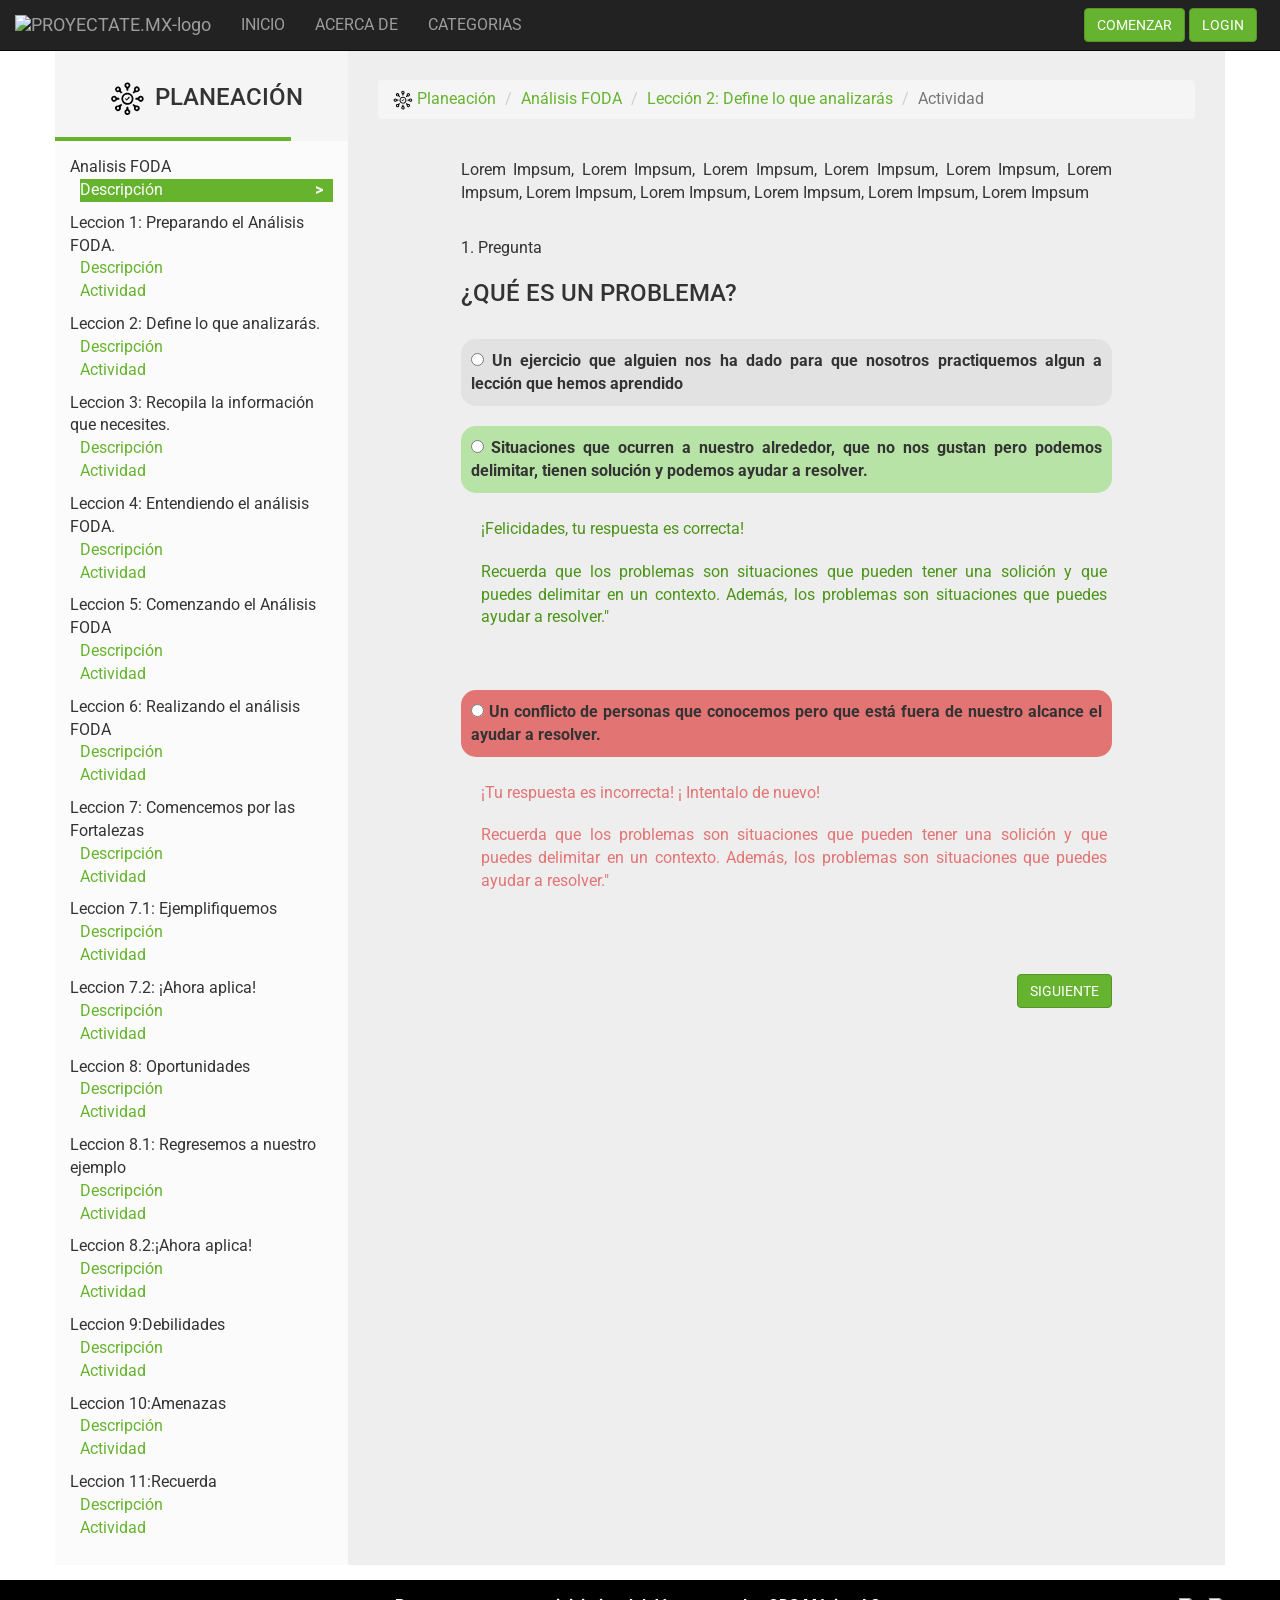
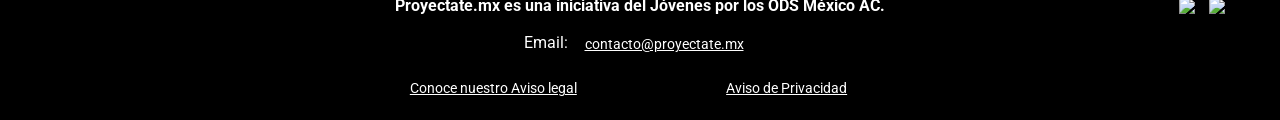
==== public_html/actividadopcion.html @ a982c490 "Merge pull request #2 from rctorr/master Actualizando tu rama master desde mi master Kary!" ====
<!DOCTYPE html>

<html lang="es">

<head>
    <meta charset="utf-8">
    <meta http-equiv="X-UA-Compatible" content="IE=edge">
    <meta name="viewport" content="width=device-width, initial-scale=1">
    <title>PROYECTATE.MX</title>
    <link rel="icon" type="image/png" href="static/img/favicon.ico"/>
    <!-- Bootstrap -->
    <link rel="stylesheet"
        href="https://stackpath.bootstrapcdn.com/bootstrap/3.4.1/css/bootstrap.min.css"
        integrity="sha384-HSMxcRTRxnN+Bdg0JdbxYKrThecOKuH5zCYotlSAcp1+c8xmyTe9GYg1l9a69psu"
        crossorigin="anonymous">
    <!-- HTML5 shim and Respond.js for IE8 support of HTML5 elements and media queries -->
    <!-- WARNING: Respond.js doesn't work if you view the page via file:// -->
    <!--[if lt IE 9]>
      <script src="https://oss.maxcdn.com/html5shiv/3.7.3/html5shiv.min.js"></script>
      <script src="https://oss.maxcdn.com/respond/1.4.2/respond.min.js"></script>
    <![endif]-->
    <link href="https://fonts.googleapis.com/css?family=Roboto"
        rel="stylesheet">
    <link rel="stylesheet" href="static/css/main.css">
</head>

<body>
    
    <nav class="navbar navbar-inverse navbar-fixed-top">
        <div class="container-fluid">
            <div class="navbar-header">
                <button type="button" class="navbar-toggle collapsed"
                    data-toggle="collapse" data-target="#navbar"
                    aria-expanded="false" aria-controls="navbar">
                    <span class="sr-only">Barra de navegacion</span>
                    <span class="icon-bar"></span>
                    <span class="icon-bar"></span>
                    <span class="icon-bar"></span>
                </button>
                <a class="navbar-brand" href="index.html"><img src="static/img/Proyectate-logo.svg" height="20" alt="PROYECTATE.MX-logo"></a>
            </div>
            <div id="navbar" class="collapse navbar-collapse">
                <ul class="nav navbar-nav">
                    <li><a href="index.html">INICIO</a></li>
                    <li><a href="acercade.html">ACERCA DE</a></li>
                    <li><a href="categorias.html">CATEGORIAS</a></li>
                </ul>
                <ul class="nav navbar-nav navbar-right mr-50">
                    <a class="btn btn-verde navbar-btn" href="categorias.html">COMENZAR</a>
                    <a class="btn btn-verde navbar-btn" href="loginreg.html">LOGIN</a>
                </ul>
            </div><!-- Termina nav-collapse -->
        </div><!-- Termina container-fluid -->
    </nav><!-- Termina navbar -->
    
    <!-- ============================================================== -->
    <!-- [INICIA CONTENIDO] (No modificar nada antes de esta línea)     -->
 
   <div class="container modulos">
       <div class="row iguales">
           <div class="sidebar col-sm-3">
              <header>
                <h3><img src="static/img/cat_icono_planeacion_v_ngo.svg" height="35" alt="">PLANEACIÓN</h3>
              </header>
              <hr>
              <aside>
                   <ul>
                      <li>Analisis FODA</li>
                      <ul>
                        <li class="activo"><a href="#">Descripción</a></li>
                      </ul>
                      <li>Leccion 1: Preparando el Análisis FODA.</li>
                      <ul>
                        <li><a href="#">Descripción</a></li>
                        <li><a href="#">Actividad</a></li>
                      </ul>
                      <li>Leccion 2: Define lo que analizarás.</li>
                       <ul>
                           <li><a href="#">Descripción</a></li>
                           <li><a href="#">Actividad</a></li>
                       </ul>
                       <li>Leccion 3: Recopila la información que necesites.</li>
                       <ul>
                           <li><a href="leccion3.html">Descripción</a></li>
                           <li><a href="#">Actividad</a></li>
                       </ul>
                       <li>Leccion 4: Entendiendo el análisis FODA.</li>
                       <ul>
                           <li><a href="#">Descripción</a></li>
                           <li><a href="#">Actividad</a></li>
                       </ul>
                       <li>Leccion 5: Comenzando el Análisis FODA</li>
                       <ul>
                           <li><a href="#">Descripción</a></li>
                           <li><a href="#">Actividad</a></li>
                       </ul>
                       <li>Leccion 6: Realizando el análisis FODA</li>
                       <ul>
                           <li><a href="#">Descripción</a></li>
                           <li><a href="#">Actividad</a></li>
                       </ul>
                       <li>Leccion 7: Comencemos por las Fortalezas</li>
                        <ul>
                           <li><a href="#">Descripción</a></li>
                           <li><a href="#">Actividad</a></li>
                       </ul>
                       <li>Leccion 7.1: Ejemplifiquemos</li>
                       <ul>
                           <li><a href="#">Descripción</a></li>
                           <li><a href="#">Actividad</a></li>
                       </ul>
                       <li>Leccion 7.2: ¡Ahora aplica!</li>
                        <ul>
                           <li><a href="#">Descripción</a></li>
                           <li><a href="#">Actividad</a></li>
                       </ul>
                       <li>Leccion 8: Oportunidades</li>
                        <ul>
                           <li><a href="#">Descripción</a></li>
                           <li><a href="#">Actividad</a></li>
                       </ul>
                       <li>Leccion 8.1: Regresemos a nuestro ejemplo</li>
                       <ul>
                           <li><a href="#">Descripción</a></li>
                           <li><a href="#">Actividad</a></li>
                       </ul>
                       <li>Leccion 8.2:¡Ahora aplica!</li>
                       <ul>
                           <li><a href="#">Descripción</a></li>
                           <li><a href="#">Actividad</a></li>
                       </ul>
                       <li>Leccion 9:Debilidades</li>
                       <ul>
                           <li><a href="#">Descripción</a></li>
                           <li><a href="#">Actividad</a></li>
                       </ul>
                       <li>Leccion 10:Amenazas</li>
                        <ul>
                           <li><a href="#">Descripción</a></li>
                           <li><a href="#">Actividad</a></li>
                       </ul>
                       <li>Leccion 11:Recuerda</li>
                        <ul>
                           <li><a href="#">Descripción</a></li>
                           <li><a href="#">Actividad</a></li>
                       </ul>
                   </ul>             
              </aside>
          </div><!-- termina sidebar -->
           
           
           <div class="relacion col-sm-9">
                <ol class="breadcrumb">
                  <li><a class="act-texa" href="">
                      <img src="static/img/cat_icono_planeacion_v_ngo.svg" height="20" alt="">
                      Planeación</a>
                  </li>
                 <li><a class="act-texa" href="#">Análisis FODA</a></li>
                  <li><a class="act-texa" href="#">Lección 2: Define lo que analizarás </a></li>
                  <li class="active">Actividad</li>
                </ol>               
               <div class="row-concepto col-md-offset-1 col-md-10 text-justify ">
               <p>Lorem Impsum, Lorem Impsum, Lorem Impsum, Lorem Impsum, Lorem Impsum, Lorem Impsum, Lorem Impsum, Lorem Impsum, Lorem Impsum, Lorem Impsum, Lorem Impsum</p>
           <br>
               
               <p>1. Pregunta</p>           
               <strong><h3> ¿QUÉ ES UN PROBLEMA?</h3></strong>
                <br>
               
               <div class="custom-control custom-radio1">
                  <input type="radio" id="customRadio1" name="customRadio" class="custom-control-input">
                  <label class="custom-control-label" for="customRadio1"></label>Un ejercicio que alguien nos ha dado para que nosotros practiquemos algun a lección que hemos aprendido
                </div>
                <div class="custom-control custom-radio2">
                  <input type="radio" id="customRadio2" name="customRadio" class="custom-control-input">
                  <label class="custom-control-label" for="customRadio2"> </label>Situaciones que ocurren a nuestro alrededor, que no nos gustan pero podemos delimitar, tienen solución y podemos ayudar a resolver. 
                </div>
                <p class="msn-correcto">¡Felicidades, tu respuesta es correcta!</p>
                   <p class="msn-correcto">Recuerda que los problemas son situaciones que pueden tener una solición y que puedes delimitar en un contexto. Además, los problemas son situaciones que puedes ayudar a resolver."</p>
               <br> <br>
                <div class="custom-control custom-radio3">
                  <input type="radio" id="customRadio2" name="customRadio" class="custom-control-input">
                  <label class="custom-control-label" for="customRadio3"></label>Un conflicto de personas que conocemos pero que está fuera de nuestro alcance el ayudar a resolver.
                </div>
               <p class="msn-incorrecto">¡Tu respuesta es incorrecta! ¡ Intentalo de nuevo!</p>      
               <p class="msn-incorrecto">Recuerda que los problemas son situaciones que pueden tener una solición y que puedes delimitar en un contexto. Además, los problemas son situaciones que puedes ayudar a resolver."</p>
               <br> <br>
                <a class="btn btn-verde btn-derecha" href="">SIGUIENTE</a>
            </div>
              

           </div>
     </div><!-- termina row -->
   </div><!-- termina contenedor -->
          
          
    
    <!-- [TERMINA CONTENIDO] (No modificar nada después de esta línea)  -->
    <!-- ============================================================== -->
                
        <footer class="container-fluid">
            <aside id="redes-sociales">
                <a href="#"><img src="static/img/facebook.svg"></a>
                <a href="#"><img src="static/img/twitter.svg"></a>
            </aside>
            <p> <b>Proyectate.mx es una iniciativa del Jóvenes por los ODS México AC.</b></p>
            <p>Email: <a class="btn" href="mailto:contacto@proyectate.mx" target="_blank">contacto@proyectate.mx</a> </p>
            <nav class="row text-center">
                <div class="col col-sm-offset-2 col-sm-4">
                    <a class="pie-menu-op btn" href="legal.html#disclaimer">Conoce nuestro Aviso legal</a>
                </div>
                <div class="col col-sm-4">
                    <a class="pie-menu-op btn" href="legal.html">Aviso de Privacidad</a>
                </div>
            </nav>
        </footer>

    <!-- jQuery (necessary for Bootstrap's JavaScript plugins) -->
    <script
        src="https://code.jquery.com/jquery-1.12.4.min.js"
        integrity="sha384-nvAa0+6Qg9clwYCGGPpDQLVpLNn0fRaROjHqs13t4Ggj3Ez50XnGQqc/r8MhnRDZ"
        crossorigin="anonymous">
    </script>
    <!-- Include all compiled plugins (below), or include individual files as needed -->
    <script
        src="https://stackpath.bootstrapcdn.com/bootstrap/3.4.1/js/bootstrap.min.js"
        integrity="sha384-aJ21OjlMXNL5UyIl/XNwTMqvzeRMZH2w8c5cRVpzpU8Y5bApTppSuUkhZXN0VxHd"
        crossorigin="anonymous">
    </script> 
    
     <!-- Actividad de Texto -->
    <!-- ============================================================== -->
    
    <script defer src="https://use.fontawesome.com/releases/v5.5.0/js/all.js" integrity="sha384-GqVMZRt5Gn7tB9D9q7ONtcp4gtHIUEW/yG7h98J7IpE3kpi+srfFyyB/04OV6pG0" crossorigin="anonymous"></script>
<!-- partial -->
  <script  src="../public_html/static/js/script.js"></script> 

    
    
</body>
</html>
---- public_html/static/css/main.css ----
/* Variables */
:root {
    --verde: #66B32E;
    --carousel-item-ancho: 180px;
    --carousel-item-margen: 5px;
    --carousel-num-items: 30;
}
body {
    background-color: #ffffff;
    font-family: "Roboto";
    font-size: 16px;
    /* Se mueve el contenido hacia abajo porque la barra de menú está
     * fija y ocupa 50 px */
    padding-top: 50px;
}


/*++++++++++ Estilos para el pié de página +++++++++++++++*/


footer {
    width: 100%;
    padding: 15px 0px;
    background-color: #000000;
    margin-top: 15px;
    color: #fff;
    position: relative;
}
#redes-sociales {
    margin: 0px auto 20px;
    text-align: center;
}
#redes-sociales a {
    display: inline-block;
    margin: 0px 5px;
}
footer p {
    text-align: center;
}
footer a {
    color: #fff;
    text-decoration: underline;
}
footer a.btn:hover {
    color: var(--verde);
}


/*++++++++++ Estilos para bloques o secciones +++++++++++++++*/


.section {
    margin: 0px -15px;  /* Se anula el padding del container */
    padding: 20px 20px;  /* Se asigna el nuevo padding */
}
.banner {
    margin-bottom: 0px;
    padding-top: 0px;
    padding-bottom: 0px;
}
.clear {
    clear: both;
}


/*++++++++++ Estilos para inicio  +++++++++++++++*/


#index01 {
    position: relative;
    z-index: 0;
}
#index01::before {
    content: "";
    display: block;
    position: absolute;
    z-index: -1;
    left: 0px;
    right: 0px;
    top: 0px;
    bottom: -50px;
    background-image: url("../img/proyectate_brochazo_negro.svg");
    background-size: 190% 100%;
    background-position: center top;
    background-repeat: no-repeat;
}
#index02 {
    padding-top: 50px;
    padding-bottom: 50px;
}
#index03 {
    position: relative;
    z-index: 0;
}
#index03 .col-align {
    text-align: center;
}
#index03::before {
    content: "";
    display: block;
    position: absolute;
    z-index: -1;
    left: 0px;
    right: 0px;
    top: -30px;
    bottom: 0px;
    background-image: url("../img/brochazo_verde.svg");
    background-size: 250% 100%;
    background-position: center center;
    background-repeat: no-repeat;
}
#index03::after{
    content: "";
    display: block;
    position: absolute;
    z-index: -1;
    right: 0px;
    left: 0px;
    top: -30px;
    bottom: 0px;
    background-image: url("../img/brochazo_cafe-1.svg");
    background-size: 150% 100%;
    background-position: 25px bottom;
    background-repeat: no-repeat;
}


/*********** Estilos para Acerca de *************/


#acercade02 {
    position: relative;
    z-index: 0;
}
#acercade02::after {
    content: "";
    display: block;
    position: absolute;
    z-index: -1;
    left: 0px;
    right: 0px;
    top: -25px;
    bottom: -25px;
    background-image: url("../img/brochazo_verde2.svg");
    background-size: 180% 100%;
    background-position: center center;
    background-repeat: no-repeat;
}
#acercade04 {
    position: relative;
    z-index: 0;
}
#acercade04::after {
    content: "";
    display: block;
    position: absolute;
    z-index: -1;
    left: 0px;
    right: 0px;
    top: -1px;
    bottom: -100px;
    background-image: url("../img/brochazo_cafe-2.svg");
    background-size: 100% 100%;
    background-position: left top;
    background-repeat: no-repeat;
}
#acercade05 {
    padding-top: 75px
}


/*++++++++++ Estilos para legal  +++++++++++++++*/


.marcadeagua {
    background-color: #fff;
    background-image: url("../img/marcadeagua_legal.svg");
    background-repeat: repeat-y;
    background-size: 70% 50%;
}
.brochazo-verde {
    margin: 40px -5px;
    padding: 0px 20px;
    padding-right: 30px;
    position: relative;
    z-index: 0;
}
.brochazo-verde::after {
    content: "";
    display: block;
    position: absolute;
    z-index: -1;
    left: 0px;
    right: 0px;
    top: -40px;
    bottom: -40px;
    background-image: url("../img/privacidad_legal.svg");
    background-size: 110% 100%;
    background-position: left center;
    background-repeat: no-repeat;
}
.brochazo-rojo {
    margin: 40px -5px;
    padding: 0px 20px;
    padding-left: 60px;
    position: relative;
    z-index: 0;
}
.brochazo-rojo::after {
    content: "";
    display: block;
    position: absolute;
    z-index: -1;
    left: 0px;
    right: 0px;
    top: -40px;
    bottom: -40px;
    background-image: url("../img/disclaimer_legal.svg");
    background-size: 100% 100%;
    background-position: right center;
    background-repeat: no-repeat;
}



/*++++++++++ Estilos para cateogrías +++++++++++++++*/


.categoria {
    margin-top: 25px;
    margin-bottom: 25px;
    text-align: center;
}
.categoria .detalle {
    padding: 30px 0px 0px;
}
.categoria .detalle h3 {
    margin-bottom: 0px;
}
.categoria .detalle h4 {
    margin-top: 0px;
}
.categoria .detalle img {
    width: 70px;
}
.MultiCarousel {
    padding: 15px;
    margin-bottom: 10px;
}
.MultiCarousel-Container {
    position: relative;
}
.Left {
    position:absolute;
    top:calc(50% - 15px);
    left: -15px;
}
.Right {
    position:absolute;
    top:calc(50% - 15px);
    right: -15px;
}
.Carousel-viewer {
    margin: 0px 15px;
    overflow: hidden;
}
.Carousel-slider {
    --item-ancho: calc(var(--carousel-item-ancho) * var(--carousel-num-items));
    --item-margen: calc(var(--carousel-item-margen) * 2 * var(--carousel-num-items));
    width: calc(var(--item-ancho) + var(--item-margen));
    transition: transform 1s;
    transform: translateX(0px);
}
.Carousel-slider::after {
    content: "";
    clear: both;
    display: block;
}
.Carousel-item {
    float: left;
    margin: 0px var(--carousel-item-margen);
}
.categoria .modulo {
    border: 2px solid var(--verde);
    border-radius: 10px;
    padding: 5px;
    width: var(--carousel-item-ancho);
}
.categoria .modulo img {
    width: 25%;
    margin: 5px;
}
.categoria .modulo p {
    margin: 0px;
}
.categoria .modulo.terminado p, .categoria .modulo.terminado h3 {
    color: var(--verde);
}
.categoria .barra {
    margin: 0px 0px;
    width: var(--carousel-item-ancho);
}
.categoria .barra .progress {
    height: 5px;
    margin: 10px 0px 2px;
}
.categoria .barra .progress-bar-green {
    background-color: var(--verde);
}
.MultiCarousel-indicators {
    padding: 3px 0px 0px;
}
.MultiCarousel-indicators ol {
    list-style-type: none;
    padding: 0px;
    margin: 0px;
    text-align: center;
    display: inline-block;
}
.MultiCarousel-indicators ol::after {
    content: "";
    clear: both;
    display: block;
}
.MultiCarousel-indicators ol li {
    float: left;
    height: 10px;
    width: 10px;
    border: 1px solid #fff;
    margin: 5px;
    border-radius: 50%;
}
.MultiCarousel-indicators ol li.active {
    background-color: #fff;
}
#categoria01 {
    background-image: url("../img/bg_planeacion-movil.jpg");
    background-size: auto 100%;
    background-position: 40% center;
    background-repeat: no-repeat;
    position: relative;
    margin: 20px 0px;
}
#categoria02 {
    background-image: url("../img/bg_imple-movil.jpg");
    background-size: auto 100%;
    background-position: 70% center;
    background-repeat: no-repeat;
    position: relative;
    margin: 20px 0px;
}
#categoria03 {
    background-image: url("../img/bg_segui-movil.jpg");
    background-size: auto 100%;
    background-position: 40% center;
    background-repeat: no-repeat;
    position: relative;
    margin: 20px 0px;
}
#categoria04 {
    background-image: url("../img/bg_evaluacion-movil.jpg");
    background-size: auto 100%;
    background-position: 60% center;
    background-repeat: no-repeat;
    position: relative;
    margin: 20px 0px;
}
#categoria05 {
    background-image: url("../img/bg_comunicacion-movil.jpg");
    background-size: auto 100%;
    background-position: left center;
    background-repeat: no-repeat;
    position: relative;
    margin: 20px 0px;
}


/********** Estilos para Login *************/
.login {
    background-color: #e9e9e9;
}
.fondo-gris-form {
    background-color: #fff;
    padding: 0px 35px 35px 35px;
    border-radius: 20px;
    margin-top: 100px;
    margin-bottom: 70px;
}

.login-titulo, .login-titulo-dos {
    position: relative;
    height: auto;
    z-index: 0;
    text-align: center;
    margin-top: 0px;
    padding-bottom: -100px;
    padding-bottom: 80px;
    color: #fff;
}

.login-titulo::after, .login-titulo-dos::after{
    content: "";
    display: block;
    position: absolute;
    left: -60px;
    right: -60px;
    top:-100px;
    bottom: 0px;
    background-image: url("../img/brochazo_verde-login.svg");
    background-size: 100% 100%;
    background-repeat: no-repeat;
    z-index: -1
}
.login-titulo-dos::after{
    background-image: url("../img/brochazo_roja_login.svg");
    }
#msjPassError1, #msjPassError2 {
    display: none;
}
/********** Estilos para módulos *************/

/*
Color de fondo para el sidebar: #f5f5f5
Color de fondo para el encabezado del sidebar: #f5f5f5
Color fondo lista de lecciones: #fbfbfb
Color lección activa: color: #fbfbfb, bg: #f5f5f5
Color de fondo para la descripción: #eeeeee
*/

.sidebar {
    background-color: #f5f5f5;
    vertical-align: middle;
}
.sidebar header, .sidebar aside {
    margin: 0px -15px;
    padding: 1px 15px;
    background-color: #f5f5f5;
}
.sidebar hr {
    margin: 0px -15px;
    color: #66b32e;
    border-top: 4px solid;
    width: 90%;
}
.sidebar aside {
    background-color: #fbfbfb;
    padding: 15px;
}
.sidebar header img {
    margin: 10px;
}
.sidebar header h3 {
    text-align: center;
}
.sidebar aside > ul {
    list-style: none;
    margin: 0px;
    padding: 0px;
}
.sidebar aside ul ul {
    list-style: none;
    margin: 0px 0px 10px 10px;
    padding: 0px;
}
.sidebar aside ul ul li.activo {
    background-color: #337ab7;
    position: relative;
}
.sidebar aside ul ul li.activo a {
    color: #fbfbfb;
}
.sidebar aside ul ul li.activo a:hover {
    text-decoration: none;
}
.sidebar aside ul ul li.activo a::after {
    content: ">";
    position: absolute;
    right: 10px;
    font-weight: bold;
    
}
.relacion {
    background-color: #eeeeee;
    padding-top: 30px;
    padding-bottom: 30px;
    padding: 30px 30px;
}
.relacion p {
    text-align: justify;
}


/**********************************************************************
 Estilos adicionales a bootstrap para proyectate.mx
**********************************************************************/


/*** Botones ***/
.btn-verde {
    color: #fff;
    background-color: #65b32e;
    border-color: #559627;
}
.btn-verde:hover {
    color: #fff;
    background-color: #549526;
    border-color: #498221;
}
.btn-negro{
    color: #fff;
    background-color: #333;
    border-color: #222;
}
.btn-negro:hover {
    color: #fff;
    background-color: #000;
    border-color: #000;
}
.btn-rojo{
    color: #fff;
    background-color: #e73d26;
    border-color: #d73d25;
}

.btn-rojo:hover {
    color: #fff;
    background-color: #d63d25;
    border-color: #cb3d25;
}
/*** Colores de fondo ***/
.bg-white {
    background-color: #fff;
}
.bg-white-75 {
    background-color: rgba(255, 255, 255, 0.75);
}
.bg-black {
    background-color: #000;
}
.bg-black-75 {
    background-color: rgba(0, 0, 0, 0.75);
}
.bg-black-50 {
    background-color: rgba(0, 0, 0, 0.50);
}
.bg-green {
    background-color: var(--verde);
}
.bg-red {
    background-color: #e73d25;
}
.bg-gray {
    background-color: #eaeaea;
}
/*** Colores de texto ***/
.text-white {
    color: #fff;
}
.text-green {
    color: var(--verde);
}
/*** Estilos de texto ***/
.text-bold {
    font-weight: bold;
}
/*** Color de fondo en las opciones del menú ***/
.navbar-inverse .navbar-nav > .active > a {
    background-color: var(--verde);
}
/*** Estilos de márgenes predefinidos ***/
.mt-0 {
    margin-top: 0 !important;
}
.mt-5 {
    margin-top: 5px;
}
.mt-10px {
    margin-top: 10px;
}
.mt-20px {
    margin-top: 20px;
}
.mt-60px {
    margin-top: 60px;
}
.mb-0 {
    margin-bottom: 0;
}
.mr-50 {
    margin-right: 0.5em !important;
}
.mr-100 {
    margin-right: 1em !important;
}
.row-img-m {
    margin-top: 15px;
    margin-bottom: 15px;
}
.col-mb {
    margin-bottom: 20px;
}
.btn-mv {
    margin-top: 20px;
    margin-bottom: 20px;
}
.img-mt {
    margin-top: 20px;
}
/*** Estilos de paddings predefinidos ***/
.ph-15 {
    padding-left: 15px;
    padding-right: 15px;
}
.p-25 {
    padding: 25px
}
.pt-0 {
    padding-top: 0;
}
.pb-0 {
    padding-bottom: 0;
}
/*** Estilos para bottom predefinidos ***/
.b-0 {
    bottom: 0px;
}
/*** Estilos para columnas iguales en un row ***/
.iguales {
    display: flex;
    flex-wrap: wrap;
}
/*** Estilo para alinear verticalmente ***/
.vertical-align {
    display: flex;
    align-items: center;
    justify-content: center;
}

/*Estilos añadidoa para login?*/
/*** Estilos para bloques o secciones ***/
.section {
    margin: 0px -15px;  /* Se anula el padding del container */
    padding: 20px 20px;  /* Se asigna el nuevo padding */
}
.banner {
    margin-bottom: 0px;
    padding-top: 0px;
    padding-bottom: 0px;
}
/**************************************
  Estilos para componentes
**************************************/

/**************************************
  Corrigiendo estilos de bootstrap
**************************************/
.section h1, .section h2, .section h3, .section p {
    display: inline-block;
}

@media (max-width: 900px) {
    .navbar-header {
        float: none;
    }
    .navbar-toggle {
        display: block;
    }
    .navbar-collapse {
        border-top: 1px solid transparent;
        box-shadow: inset 0 1px 0 rgba(255,255,255,0.1);
        overflow: hidden !important;
    }
    .navbar-collapse.collapse {
        display: none!important;
    }
    .navbar-collapse.collapse.in {
        display: block!important;
    }
    .navbar-collapse *[class*='navbar-'] {
        float: none!important;
        margin: 7.5px -15px;
    }
    .navbar-nav > li {
        float: none;
    }
    .navbar-nav > li > a {
        padding-top: 10px;
        padding-bottom: 10px;
    }
}
/*******************************************************************
        login
***********************************************************/
.login {
    background-color: #dddedd;
    padding: 30px 30px 0px;
}
.fondo-gris-form {
    background-color: #fff;
    padding: 0px 35px 35px 35px;
    border-radius: 20px;
    margin-top: 100px;
    margin-bottom: 70px;
}

.login-titulo, .login-titulo-dos {
    position: relative;
    height: auto;
    z-index: 0;
    text-align: center;
    margin-top: 0px;
    padding-bottom: -100px;
    padding-bottom: 80px;
    color: #fff;
}

.login-titulo::after, .login-titulo-dos::after{
    content: "";
    display: block;
    position: absolute;
    left: -60px;
    right: -60px;
    top:-100px;
    bottom: 0px;
    background-image: url("../img/brochazo_verde-login.svg");
    background-size: 100% 100%;
    background-repeat: no-repeat;
    z-index: -1
}
.login-titulo-dos::after{
    background-image: url("../img/brochazo_roja_login.svg");
    }

input:invalid {
    border-color: red;
}
input,
input:valid {
    border-color: #ccc;
}
.login .link {
    background-color: transparent;
    border: none;
    color: #337ab7;
}
.login .link:hover {
    text-decoration: underline;
}
/**********Perfil*************/
.fondo-gris-form {
    background-color: #fff;
    padding: 0px 35px 35px 35px;
    border-radius: 20px;
    margin-top: 100px;
    margin-bottom: 70px;
}

.login-titulo-perfil {
    position: relative;
    height: auto;
    z-index: 0;
    text-align: center;
    margin-top: 0px;
    padding-bottom: -100px;
    padding-bottom: 80px;
    color: #fff;

}

.login-titulo-perfil::after{
    content: "";
    display: block;
    position: absolute;
    left: -60px;
    right: -60px;
    top:-120px;
    bottom: 0px;
    background-image: url("../img/AJUSTESPERFIL_head.png");
    background-size: 100% 100%;
    background-repeat: no-repeat;
    z-index: -1;
}

.input-nombre {
    width: auto;
    font-size: calc(1em + 1vw);
    border: 0px;
}

.linea-verde {
    width: 100%;
    height: auto;


}
.tarjeta {
  width: 220px;
  height: 190px;
  margin: 10px auto;

}
.avatar {
  overflow: hidden;
  border-radius: 50%;
  background-color: #eee;
  width: 100%;
  height: 100%;
  position: relative;
}
.tarjeta img {
  height: 100%;
}

.mascara {
  position: absolute;
  left:0px;
  right: 0px;
  bottom: 0px;
  top: 75%;
  background-color: rgba(0, 180, 0, 0.45);
  color: white;
  font-size: 35px;
  text-align: center;

}
/**********Termina Perfil*************/

/**********Estilos de sidebar actividades *************/

.sidebar aside ul ul li.activo {
    background-color: #66b32e;
    position: relative;
}

.sidebar aside ul ul li a {
    color: #66b32e;
}

.desc-leccion p {
    text-align: justify;
}
.navegacion {
    margin-bottom: 5px;
}

.btn-izquierda {
    float: left;
    margin-top: 20px;
     margin-bottom: 20px;
   
 }
.btn-derecha {
    float: right;
    margin-top: 20px;
    margin-bottom: 20px;
}


/**********Termina estilos sidebar actividades*************/

/**********- Estilos de actividad de texto *************/

.act-texa {
    color: #66b32e;
}

.row-concepto {
    padding-top: 20px;
    padding-bottom: 20px;
    
}
.atexto {
  background-color: #fff;
  width: 100%;
  padding-left: 10px;
  padding-right: 10px;
  padding-bottom: 10px;
  border-radius: 10px;
  border: 2px solid #ccc;
  box-shadow: 0px 0px 5px #ccc;
  margin-bottom: 30px;
    
}
.bverde {
  border-color: #4b9418;
  box-shadow: 0px 0px 5px #4b9418;
}
.brojo {
  border-color: #e37474;
  box-shadow: 0px 0px 5px #e37474;
}
.atexto textarea {
    margin-bottom: 5px;
}
.brojo textarea {
    color: #e37474;
}

input[type="text"] {
  height: 20pt;
  width: 100%;
  padding: 0;
  border: 0;
  outline: none;
  font-size: 14px;
  margin-top: 5pt;
    
}
.options {
  width: 100%;
  height: 30pt;
  margin-top: 5pt;
  border-top: 1px solid #ddd;
background-color: #fff;
}
.seperator {
  display: inline;
  border-left: 1px solid #ddd;
  height: 20px;
    }
button {
  margin: 0;
  padding: 0;
  height: 30pt;
  width: 30pt;
  background-color: #fff;
  border: 0;
  cursor: pointer;
  color: #000;
}
button:active {
  color: #333;
}
select {
  height: 30pt;
  -webkit-appearance: none;
  border: 0;
  padding-left: 5pt;
  padding-right: 5pt;
  outline: none;
}
input[type="number"] {
  height: 30pt;
  border: 0;
  padding: 0;
  padding-left: 5pt;
  padding-right: 5pt;
  outline: none;
    }

/**********Termina Actividad texto *************/

/*******************************************************************************
Actividad de opcion
*******************************************************************************/

.custom-radio1, .custom-radio2, .custom-radio3 {
    background-color: #e2e2e2;
    border-radius: 15px;
    padding: 10px;
    margin-bottom: 20px; 
    font-weight: bold;
}

.custom-radio2 {
    background-color: #b8e3a6;
}

.custom-radio3 {
    background-color: #e37474;
}

.msn-correcto {
    color: #4b9418;
    padding: 5px;
    margin-left: 15px;
}

.msn-incorrecto {
    color: #e37474;
    padding: 5px;
    margin-left: 15px;
}

/**********Termina Actividad de opcion *************/


/*******************************************************************************
Actividad de relación
*******************************************************************************/

.concept {
    margin-bottom: 20px;
}

.desc-trj {
    margin-bottom: 35px;
}

.card-concepto h4 {
    padding: 62px 20px;
    font-weight: bolder;
    
}
.card-concepto{
    background-color: #fafafa;
    height: auto;
    margin-top: 25px;
    margin-bottom: 45px;
    padding: 10px 10px; 
    border-radius: 15px;
    box-shadow: 0px 0px 10px #8b8b8b;
}

.card-definicion {
    background-color: #fafafa;
    height: auto;
    margin-top: 25px;
    padding: 20px 20px; 
    border-radius: 15px;
    box-shadow: 0px 0px 10px #8b8b8b;
}

.c-true {
    border:#b8e3a6 5px solid; 
    border-radius: 15px;
    color: #4b9418;
    background-color: #fafafa;
}

.c-false {
    border:#e37474 5px solid; 
    border-radius: 15px;
    color: #941824;
    background-color: #ffffff;
    
}

.c-bloq {
    border:#616161 5px solid; 
    border-radius: 15px;
    color: #313131;
    background-color: white;
    
}








/**********Termina Actividad relacion *************/




/*******************************************************************************
  Ajustes responsivo
*******************************************************************************/
@media (min-width: 768px) {
    /*** Estilos para bloques o secciones ***/
    .section {
        padding: 40px 50px;  /* Se asigna el nuevo padding */
    }
    #index01::before {
        background-size: 150% 100%;
    }
    #index02 {
        padding-top: 75px;
    }
    #index03::before {
        background-size: 200% 100%;
    }
    #index03::after {
        background-size: 80% 100%;
        background-position: right bottom;
    }
    #index03 .col-align {
        text-align: right;
    }
    #acercade02::after {
        background-size: 140% 100%;
    }
    #acercade04::after {
        bottom: -100px;
        background-position: left -50px;
        background-size: 70% 112%;
    }
    #acercade05 {
        padding-top: 75px
    }
    .brochazo-verde {
        margin: 50px -35px;
        padding: 0px 50px;
    }
    .brochazo-verde::after {
        background-size: 100% 100%;
    }
    .brochazo-rojo {
        float: right;
        margin: 40px 0px;
        padding: 0px 15px;
    }
    .brochazo-rojo::after {
        right: -35px;
    }
    /*Ajustes para login*/
    .login {
        padding: 30px 50px 0px;
    }
    /*** Estilos relacionados con cateogrías ***/
    .categoria .detalle .logo {
        text-align: right;
    }
    .categoria .detalle .descripcion {
        text-align: left;
    }
}

@media (min-width: 992px) {
    #redes-sociales {
        position: absolute;
        right: 50px;
    }
    #index01::before {
        background-size: 120% 100%;
    }
    #index02 aside {
        padding: 0px 60px;
    }
    #index03::before {
        background-size: 150% 100%;
    }
    #index03::after {
        background-size: 50% 100%;
        background-position: right bottom;
    }
    #index03 .col-align {
        text-align: center;
        padding-top: 35px;
    }
    .md-mb {
        margin-bottom: 20px;
    }
    .btn-mv {
        margin-top: 35px;
        margin-bottom: 35px;
    }
    .brochazo-verde {
        margin: 0px 0px;
        padding: 15px;
    }
    .brochazo-verde::after {
        left: -35px;
        background-size: 107% 100%;
    }
    .brochazo-rojo {
        padding-left: 60px;
    }
    footer nav {
        padding: 0px 200px;
    }
    /*Ajustes para login*/
    .login {
        padding: 30px 100px 0px;
    }
    /*** Estilos relacionados con cateogrías ***/
    #categoria01 {
        background-image: url("../img/bg_planeacion.jpg");
        background-size: cover;
    }
    #categoria01::before {
        background-color: rgba(0,0,0,0);
    }
    #categoria02 {
        background-image: url("../img/bg_imple.jpg");
        background-size: cover;
    }
    #categoria02::before {
        background-color: rgba(0,0,0,0);
    }
    #categoria03 {
        background-image: url("../img/bg_segui.jpg");
        background-size: cover;
    }
    #categoria03::before {
        background-color: rgba(0,0,0,0);
    }
    #categoria04 {
        background-image: url("../img/bg_evaluacion.jpg");
        background-size: cover;
    }
    #categoria04::before {
        background-color: rgba(0,0,0,0);
    }
    #categoria05 {
        background-image: url("../img/bg_comunicacion.jpg");
        background-size: cover;
    }
    #categoria05::before {
        background-color: rgba(0,0,0,0);
    }
}

@media (min-width: 1200px) {
    /*** Estilos para bloques o secciones ***/
    .section {
        padding: 40px 100px;  /* Se asigna el nuevo padding */
    }
    #index01 {
        padding-top: 50px;
    }
    #index01::before {
        background-size: 100% 100%;
    }
    #index02 {
        padding-top: 80px;
    }
    #index02 aside {
        padding: 20px 90px;
    }
    #index03 {
        padding-top: 50px;
        padding-bottom: 50px;
    }
    #index03::before {
        background-size: 100% 100%;
    }
    #acercade01 {
        padding-top: 50px;
        padding-bottom: 50px;
    }
    #acercade02::after {
        background-size: 100% 100%;
    }
    #acercade03 {
        padding-top: 75px;
        padding-bottom: 50px;
    }
    #acercade05 {
        padding-top: 100px
    }
    .brochazo-verde::after {
        left: -85px;
    }
    .brochazo-rojo {
        padding-left: 60px;
    }
    .brochazo-rojo::after {
        right: -85px;
    }
}

@media (min-width: 1400px) {
    /*** Estilos para bloques o secciones ***/
    .section {
        padding: 70px 10%;  /* Se asigna el nuevo padding */
    }
    #index03 {
        padding-top: 70px;
        padding-bottom: 70px;
    }
    #acercade01 {
        padding-top: 75px;
        padding-bottom: 75px;
    }
    .brochazo-verde {
        padding: 30px;
    }
    .brochazo-verde::after {
        left: -32%;
    }
    .brochazo-rojo {
        padding: 30px;
        padding-left: 70px;
    }
    .brochazo-rojo::after {
        right: -31.9%;
    }
}

@media (min-width: 1600px) {
    /*** Estilos para bloques o secciones ***/
    .section {
        padding: 80px 15%;  /* Se asigna el nuevo padding */
    }
    #index01 {
        padding-top: 70px;
    }
    #index02 {
        padding-top: 100px;
    }
    #index02 aside {
        padding: 40px 150px;
    }
    #index03 {
        padding-top: 80px;
        padding-bottom: 80px;
    }
    .banner img {
        width: 100%;
    }
    #acercade01 {
        padding-top: 85px;
        padding-bottom: 85px;
    }
    #acercade03 {
        padding-top: 85px;
        padding-bottom: 60px;
    }
    #acercade05 {
        padding-top: 120px
    }
    .brochazo-verde {
        padding: 50px;
        padding-left: 0px;
        padding-right: 100px;
    }
    .brochazo-verde::after {
        left: -57%;
    }
    .brochazo-rojo {
        padding: 50px;
        padding-left: 90px;
        padding-right: 0px;
    }
    .brochazo-rojo::after {
        right: -57%;
    }
    footer nav {
        padding: 0px 500px;
    }
}
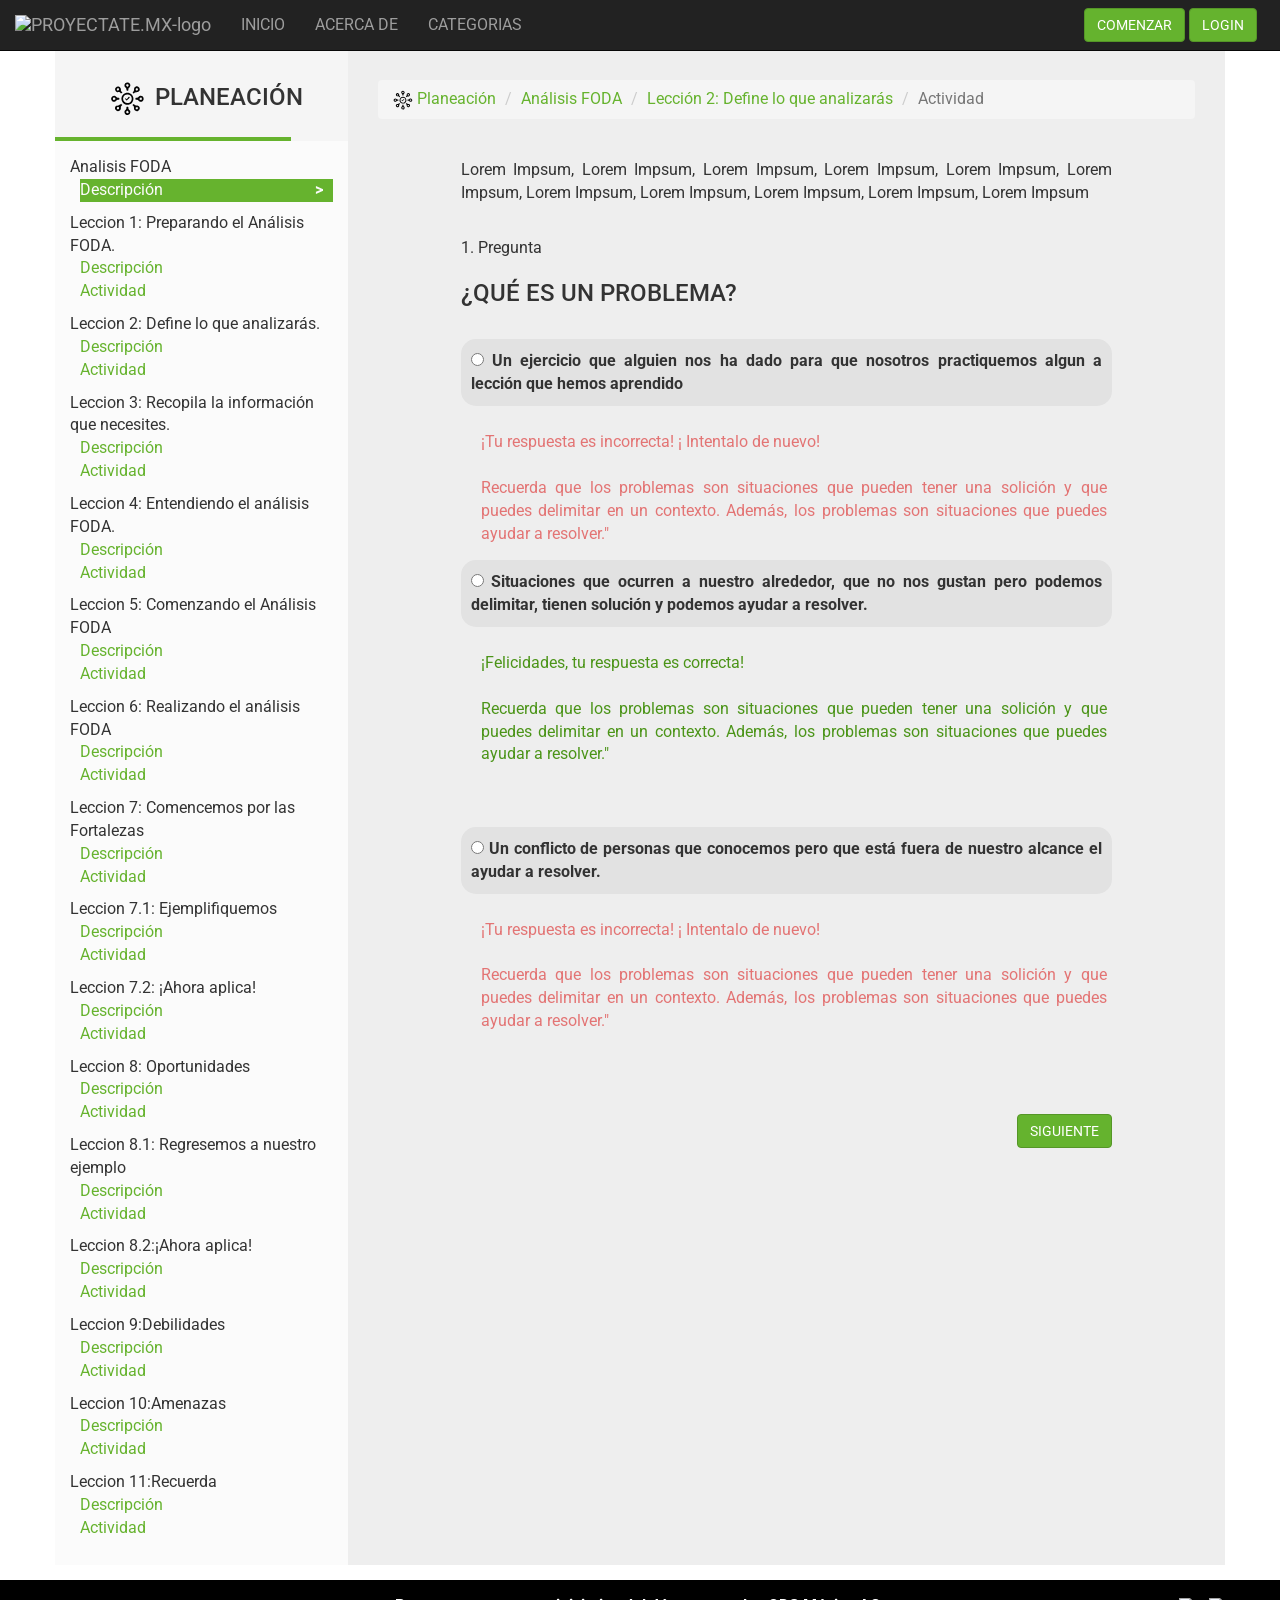
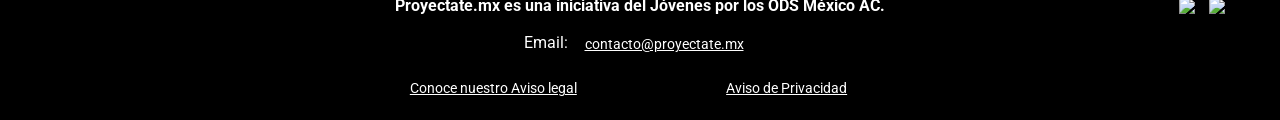
==== commit 1ca522eb: "modificaciones a actividad texto para la validacion, todavia hay problemas, se incorporo lo que se t" ====
--- a/public_html/actividadopcion.html
+++ b/public_html/actividadopcion.html
@@ -167,23 +167,25 @@
                <strong><h3> ¿QUÉ ES UN PROBLEMA?</h3></strong>
                 <br>
                
-               <div class="custom-control custom-radio1">
+               <div class="custom-control custom-radio">
                   <input type="radio" id="customRadio1" name="customRadio" class="custom-control-input">
                   <label class="custom-control-label" for="customRadio1"></label>Un ejercicio que alguien nos ha dado para que nosotros practiquemos algun a lección que hemos aprendido
                 </div>
-                <div class="custom-control custom-radio2">
+                <p class="msn-incorrecto">¡Tu respuesta es incorrecta! ¡ Intentalo de nuevo!<br><br>
+               Recuerda que los problemas son situaciones que pueden tener una solición y que puedes delimitar en un contexto. Además, los problemas son situaciones que puedes ayudar a resolver."</p>
+                <div class="custom-control custom-radio">
                   <input type="radio" id="customRadio2" name="customRadio" class="custom-control-input">
                   <label class="custom-control-label" for="customRadio2"> </label>Situaciones que ocurren a nuestro alrededor, que no nos gustan pero podemos delimitar, tienen solución y podemos ayudar a resolver. 
                 </div>
-                <p class="msn-correcto">¡Felicidades, tu respuesta es correcta!</p>
-                   <p class="msn-correcto">Recuerda que los problemas son situaciones que pueden tener una solición y que puedes delimitar en un contexto. Además, los problemas son situaciones que puedes ayudar a resolver."</p>
+                <p class="msn-correcto">¡Felicidades, tu respuesta es correcta!<br><br>
+                Recuerda que los problemas son situaciones que pueden tener una solición y que puedes delimitar en un contexto. Además, los problemas son situaciones que puedes ayudar a resolver."</p>
                <br> <br>
-                <div class="custom-control custom-radio3">
+                <div class="custom-control custom-radio">
                   <input type="radio" id="customRadio2" name="customRadio" class="custom-control-input">
                   <label class="custom-control-label" for="customRadio3"></label>Un conflicto de personas que conocemos pero que está fuera de nuestro alcance el ayudar a resolver.
                 </div>
-               <p class="msn-incorrecto">¡Tu respuesta es incorrecta! ¡ Intentalo de nuevo!</p>      
-               <p class="msn-incorrecto">Recuerda que los problemas son situaciones que pueden tener una solición y que puedes delimitar en un contexto. Además, los problemas son situaciones que puedes ayudar a resolver."</p>
+               <p class="msn-incorrecto">¡Tu respuesta es incorrecta! ¡ Intentalo de nuevo!<br><br>
+               Recuerda que los problemas son situaciones que pueden tener una solición y que puedes delimitar en un contexto. Además, los problemas son situaciones que puedes ayudar a resolver."</p>
                <br> <br>
                 <a class="btn btn-verde btn-derecha" href="">SIGUIENTE</a>
             </div>
--- a/public_html/static/css/main.css
+++ b/public_html/static/css/main.css
@@ -376,10 +376,15 @@
 
 
 /********** Estilos para Login *************/
+#msjPassError1, #msjPassError2 {
+    display: none;
+}
+
 .login {
-    background-color: #e9e9e9;
-}
-.fondo-gris-form {
+    background-color: #dddedd;
+    padding: 30px 30px 0px;
+}
+.fondo-form {
     background-color: #fff;
     padding: 0px 35px 35px 35px;
     border-radius: 20px;
@@ -387,35 +392,47 @@
     margin-bottom: 70px;
 }
 
-.login-titulo, .login-titulo-dos {
+.login-titulo, .registro-titulo {
     position: relative;
     height: auto;
     z-index: 0;
     text-align: center;
     margin-top: 0px;
-    padding-bottom: -100px;
-    padding-bottom: 80px;
+    padding-bottom: 60px;
     color: #fff;
 }
 
-.login-titulo::after, .login-titulo-dos::after{
+.login-titulo::after, .registro-titulo::after{
     content: "";
     display: block;
     position: absolute;
     left: -60px;
     right: -60px;
-    top:-100px;
+    top:-70px;
     bottom: 0px;
     background-image: url("../img/brochazo_verde-login.svg");
     background-size: 100% 100%;
     background-repeat: no-repeat;
     z-index: -1
 }
-.login-titulo-dos::after{
+.registro-titulo::after{
     background-image: url("../img/brochazo_roja_login.svg");
     }
-#msjPassError1, #msjPassError2 {
-    display: none;
+
+input:invalid {
+    border-color: red;
+}
+input,
+input:valid {
+    border-color: #ccc;
+}
+.login .link {
+    background-color: transparent;
+    border: none;
+    color: #337ab7;
+}
+.login .link:hover {
+    text-decoration: underline;
 }
 /********** Estilos para módulos *************/
 
@@ -586,6 +603,15 @@
 .mb-0 {
     margin-bottom: 0;
 }
+.mb-5 {
+    margin-bottom: 5px;
+}
+.mb-10 {
+    margin-bottom: 10px;
+}
+.mb-25 {
+    margin-bottom: 25px;
+}
 .mr-50 {
     margin-right: 0.5em !important;
 }
@@ -636,7 +662,6 @@
     justify-content: center;
 }
 
-/*Estilos añadidoa para login?*/
 /*** Estilos para bloques o secciones ***/
 .section {
     margin: 0px -15px;  /* Se anula el padding del container */
@@ -647,9 +672,6 @@
     padding-top: 0px;
     padding-bottom: 0px;
 }
-/**************************************
-  Estilos para componentes
-**************************************/
 
 /**************************************
   Corrigiendo estilos de bootstrap
@@ -676,10 +698,12 @@
     .navbar-collapse.collapse.in {
         display: block!important;
     }
+    /*
     .navbar-collapse *[class*='navbar-'] {
         float: none!important;
         margin: 7.5px -15px;
     }
+    */
     .navbar-nav > li {
         float: none;
     }
@@ -688,142 +712,86 @@
         padding-bottom: 10px;
     }
 }
-/*******************************************************************
-        login
-***********************************************************/
-.login {
-    background-color: #dddedd;
-    padding: 30px 30px 0px;
-}
-.fondo-gris-form {
-    background-color: #fff;
-    padding: 0px 35px 35px 35px;
-    border-radius: 20px;
-    margin-top: 100px;
-    margin-bottom: 70px;
-}
-
-.login-titulo, .login-titulo-dos {
-    position: relative;
-    height: auto;
-    z-index: 0;
-    text-align: center;
-    margin-top: 0px;
-    padding-bottom: -100px;
-    padding-bottom: 80px;
-    color: #fff;
-}
-
-.login-titulo::after, .login-titulo-dos::after{
+
+/**********Perfil*************/
+.perfil-titulo {
+    position: relative;
+    height: 1px; /* Se necesita 1px de altura cuando menos para aplicar márgenes */
+    margin-bottom: 80px;
+}
+.perfil-titulo::after{
     content: "";
     display: block;
     position: absolute;
     left: -60px;
     right: -60px;
-    top:-100px;
-    bottom: 0px;
-    background-image: url("../img/brochazo_verde-login.svg");
+    top:-80px;
+    bottom: -80px;
+    background-image: url("../img/ajustesperfil_head-xs.png");
     background-size: 100% 100%;
     background-repeat: no-repeat;
-    z-index: -1
-}
-.login-titulo-dos::after{
-    background-image: url("../img/brochazo_roja_login.svg");
-    }
-
-input:invalid {
-    border-color: red;
-}
-input,
-input:valid {
-    border-color: #ccc;
-}
-.login .link {
-    background-color: transparent;
-    border: none;
-    color: #337ab7;
-}
-.login .link:hover {
-    text-decoration: underline;
-}
-/**********Perfil*************/
-.fondo-gris-form {
-    background-color: #fff;
-    padding: 0px 35px 35px 35px;
-    border-radius: 20px;
-    margin-top: 100px;
-    margin-bottom: 70px;
-}
-
-.login-titulo-perfil {
-    position: relative;
-    height: auto;
-    z-index: 0;
-    text-align: center;
-    margin-top: 0px;
-    padding-bottom: -100px;
-    padding-bottom: 80px;
-    color: #fff;
-
-}
-
-.login-titulo-perfil::after{
-    content: "";
-    display: block;
-    position: absolute;
-    left: -60px;
-    right: -60px;
-    top:-120px;
-    bottom: 0px;
-    background-image: url("../img/AJUSTESPERFIL_head.png");
-    background-size: 100% 100%;
-    background-repeat: no-repeat;
-    z-index: -1;
-}
-
-.input-nombre {
-    width: auto;
-    font-size: calc(1em + 1vw);
-    border: 0px;
-}
-
-.linea-verde {
-    width: 100%;
-    height: auto;
-
-
-}
+}
+
+
 .tarjeta {
-  width: 220px;
-  height: 190px;
-  margin: 10px auto;
-
+    margin-bottom: 15px;
 }
 .avatar {
   overflow: hidden;
   border-radius: 50%;
-  background-color: #eee;
-  width: 100%;
-  height: 100%;
   position: relative;
-}
-.tarjeta img {
-  height: 100%;
-}
-
+  width: 80%; /* Define el ancho del avatar en porcentaje */
+}
 .mascara {
   position: absolute;
-  left:0px;
-  right: 0px;
+  width: 100%;
   bottom: 0px;
-  top: 75%;
   background-color: rgba(0, 180, 0, 0.45);
-  color: white;
-  font-size: 35px;
-  text-align: center;
-
+  padding: 10px 0px;
+}
+
+.perfil .input-nombre {
+    width: 100%;
+    font-size: calc(1em + 0.2vw);
+    border: 0px;
+    border-radius: 0px;
+    box-shadow: 0px 1px 1px 1px rgba(0,0,0, 0.075);
+    border-bottom: 2px solid var(--verde);
+    margin-bottom: 15px;
+}
+
+.perfil .input-nombre:focus {
+    box-shadow: 0px 1px 1px 1px rgba(0,0,0, 0.075), 0 3px 5px rgba(102,179,46,0.6);
+}
+
+.perfil .form-group {
+    padding: 4px 0px;
+}
+.perfil .form-control {
+    border-radius: 0px;
+}
+.perfil .form-control:focus {
+    border-color: var(--verde);
+    box-shadow: inset 0px 1px 1px 1px rgba(0,0,0, 0.075), 0 3px 5px rgba(102,179,46,0.6);
+}
+.perfil .etiqueta-normal {
+    font-weight: normal;
+}
+
+.btn-gc {
+    height: auto;
+    width: 100%;
+    border: none;
+}
+
+
+.btn-gc:hover {
+    color: #fff;
+    background-color: #549526;
+    border-color: #498221;
 }
 /**********Termina Perfil*************/
+
 
 /**********Estilos de sidebar actividades *************/
 
@@ -854,9 +822,8 @@
     margin-top: 20px;
     margin-bottom: 20px;
 }
-
-
 /**********Termina estilos sidebar actividades*************/
+
 
 /**********- Estilos de actividad de texto *************/
 
@@ -892,7 +859,8 @@
 .atexto textarea {
     margin-bottom: 5px;
 }
-.brojo textarea {
+
+/*.brojo textarea {
     color: #e37474;
 }
 
@@ -906,6 +874,7 @@
   margin-top: 5pt;
     
 }
+*/
 .options {
   width: 100%;
   height: 30pt;
@@ -918,6 +887,7 @@
   border-left: 1px solid #ddd;
   height: 20px;
     }
+/*
 button {
   margin: 0;
   padding: 0;
@@ -931,6 +901,8 @@
 button:active {
   color: #333;
 }
+*/
+/*
 select {
   height: 30pt;
   -webkit-appearance: none;
@@ -947,14 +919,14 @@
   padding-right: 5pt;
   outline: none;
     }
-
+*/
 /**********Termina Actividad texto *************/
 
-/*******************************************************************************
+
+/***********************************************************************
 Actividad de opcion
-*******************************************************************************/
-
-.custom-radio1, .custom-radio2, .custom-radio3 {
+************************************************************************/
+.custom-radio {
     background-color: #e2e2e2;
     border-radius: 15px;
     padding: 10px;
@@ -981,14 +953,12 @@
     padding: 5px;
     margin-left: 15px;
 }
-
 /**********Termina Actividad de opcion *************/
 
 
-/*******************************************************************************
+/************************************************************************
 Actividad de relación
-*******************************************************************************/
-
+************************************************************************/
 .concept {
     margin-bottom: 20px;
 }
@@ -1043,22 +1013,11 @@
     background-color: white;
     
 }
-
-
-
-
-
-
-
-
 /**********Termina Actividad relacion *************/
 
-
-
-
-/*******************************************************************************
+/************************************************************************
   Ajustes responsivo
-*******************************************************************************/
+*************************************************************************/
 @media (min-width: 768px) {
     /*** Estilos para bloques o secciones ***/
     .section {
@@ -1106,16 +1065,35 @@
     .brochazo-rojo::after {
         right: -35px;
     }
-    /*Ajustes para login*/
+    /*************Ajustes para login******************/
     .login {
         padding: 30px 50px 0px;
     }
-    /*** Estilos relacionados con cateogrías ***/
+    .login-titulo, .registro-titulo {
+	margin-bottom: 20px;
+    }
+    .login-titulo::after, .registro-titulo::after{
+        left: -80px;
+        right: -80px;
+        top:-70px;
+        bottom: 0px;
+    }
+    /************ Estilos relacionados con cateogrías *************/
+    
     .categoria .detalle .logo {
         text-align: right;
     }
     .categoria .detalle .descripcion {
         text-align: left;
+    }
+    /*************Ajustes para perfil******************/
+    .perfil-titulo::after{
+	    background-image: url("../img/ajustesperfil_head.png");
+    }
+    .perfil .input-nombre {
+        margin-top: 80px;
+        font-size: calc(1em + 0.5vw);
+        height: auto;
     }
 }
 
@@ -1202,6 +1180,10 @@
     #categoria05::before {
         background-color: rgba(0,0,0,0);
     }
+    /*************Ajustes para perfil******************/
+    .perfil .input-nombre {
+        margin-top: 50px;
+    }
 }
 
 @media (min-width: 1200px) {
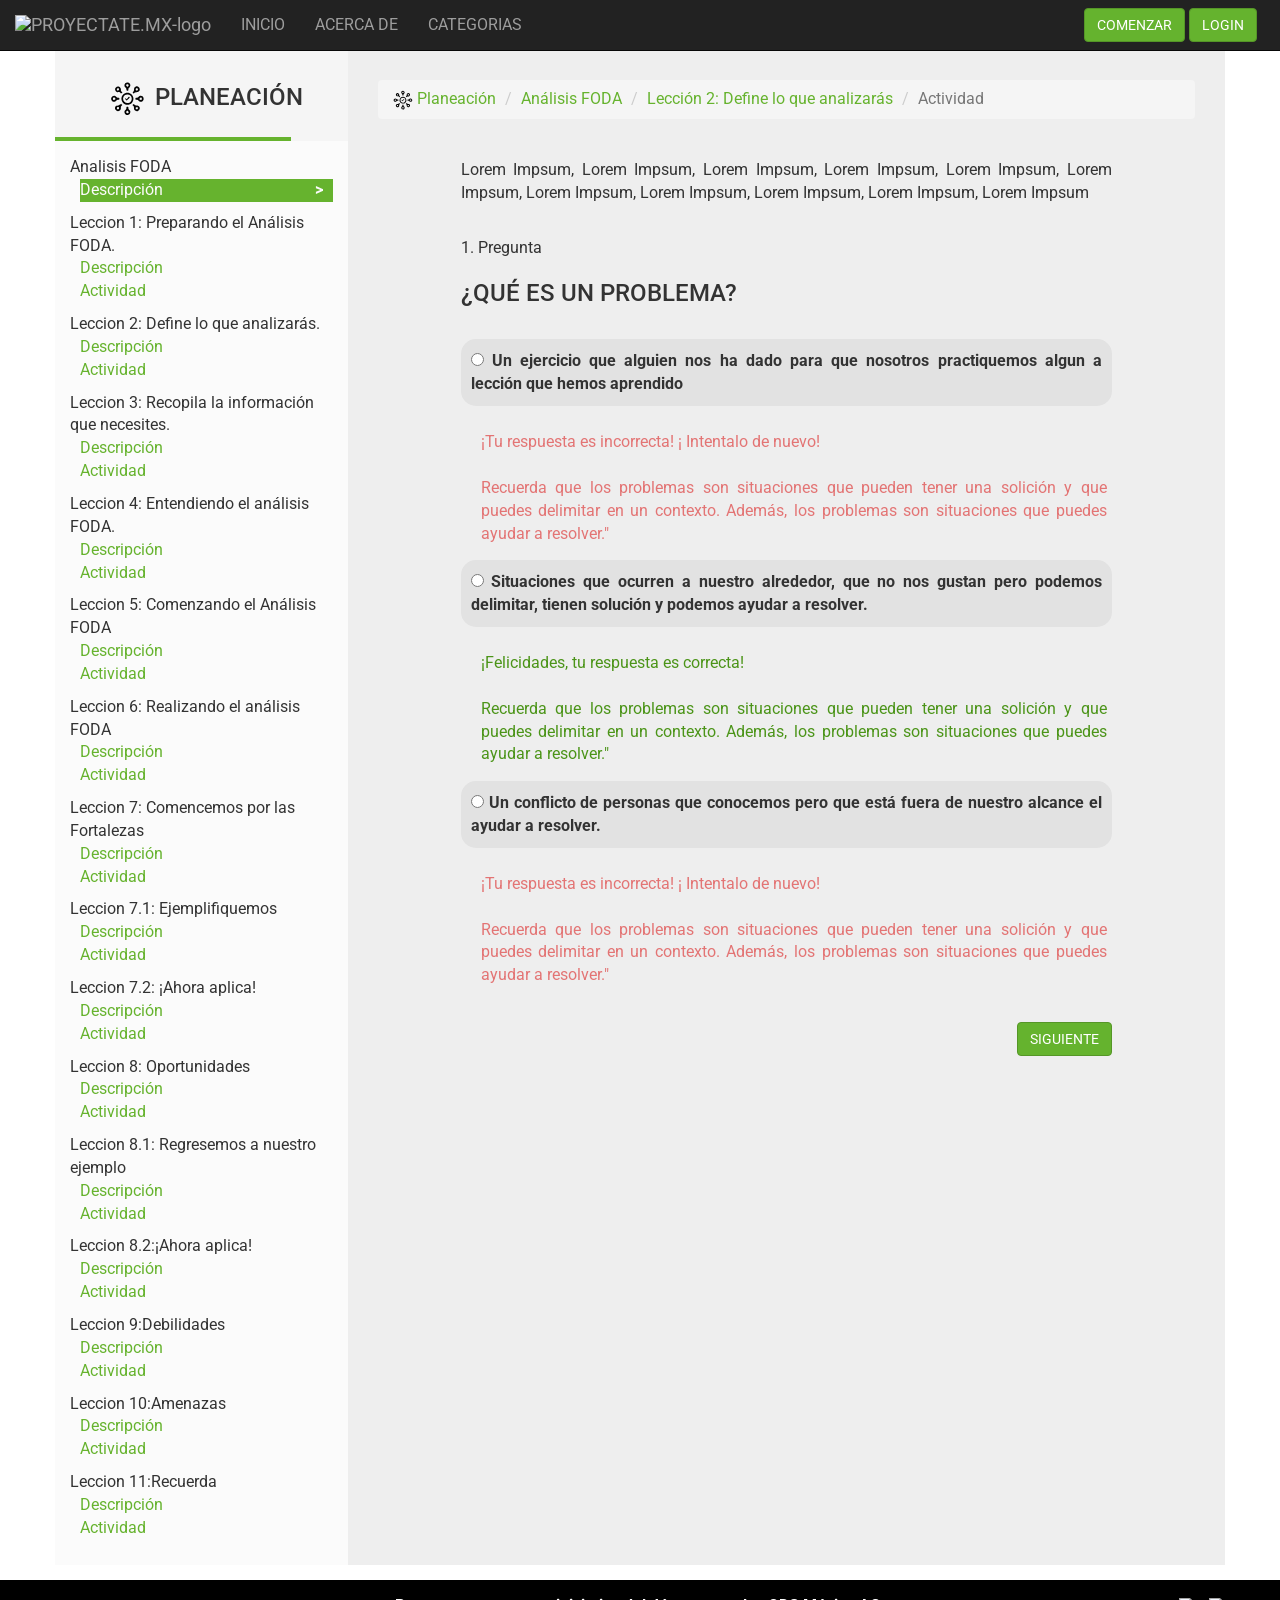
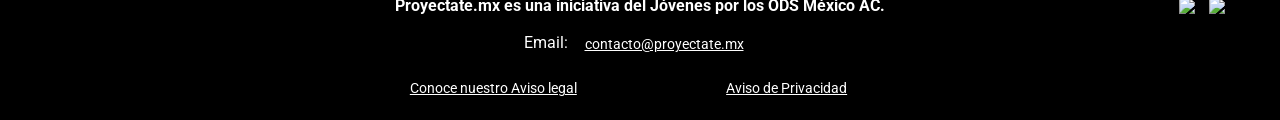
==== commit b2d7d72b: "se resolvieron conflictos en actividadtexto y ya funciona, en actividad opcion falta que no se vean " ====
--- a/public_html/actividadopcion.html
+++ b/public_html/actividadopcion.html
@@ -167,26 +167,26 @@
                <strong><h3> ¿QUÉ ES UN PROBLEMA?</h3></strong>
                 <br>
                
-               <div class="custom-control custom-radio">
-                  <input type="radio" id="customRadio1" name="customRadio" class="custom-control-input">
+               <div class="custom-radio" id="cuadroMal">
+                  <input type="radio" id="radioMal" name="customRadio" onclick="escogerOpcion()">
                   <label class="custom-control-label" for="customRadio1"></label>Un ejercicio que alguien nos ha dado para que nosotros practiquemos algun a lección que hemos aprendido
                 </div>
-                <p class="msn-incorrecto">¡Tu respuesta es incorrecta! ¡ Intentalo de nuevo!<br><br>
+                <p id="msn-incorrecto">¡Tu respuesta es incorrecta! ¡ Intentalo de nuevo!<br><br> 
+                Recuerda que los problemas son situaciones que pueden tener una solición y que puedes delimitar en un contexto. Además, los problemas son situaciones que puedes ayudar a resolver."</p>
+                
+                 <div class="custom-radio" id="cuadroCorrecto">
+                  <input type="radio" id="radioBien" name="customRadio" onclick="escogerOpcion()">
+                  <label class="custom-control-label" for="customRadio2"> </label>Situaciones que ocurren a nuestro alrededor, que no nos gustan pero podemos delimitar, tienen solución y podemos ayudar a resolver. 
+                </div>
+                <p id="msn-correcto">¡Felicidades, tu respuesta es correcta!<br> <br> 
+                Recuerda que los problemas son situaciones que pueden tener una solición y que puedes delimitar en un contexto. Además, los problemas son situaciones que puedes ayudar a resolver."</p>
+                
+                 <div class="custom-radio" id="cuadroMal">
+                  <input type="radio" id="radioMal" name="customRadio" onclick="escogerOpcion()">
+                  <label class="custom-control-label" for="customRadio3"></label>Un conflicto de personas que conocemos pero que está fuera de nuestro alcance el ayudar a resolver.
+                </div>
+               <p id="msn-incorrecto">¡Tu respuesta es incorrecta! ¡ Intentalo de nuevo!<br> <br> 
                Recuerda que los problemas son situaciones que pueden tener una solición y que puedes delimitar en un contexto. Además, los problemas son situaciones que puedes ayudar a resolver."</p>
-                <div class="custom-control custom-radio">
-                  <input type="radio" id="customRadio2" name="customRadio" class="custom-control-input">
-                  <label class="custom-control-label" for="customRadio2"> </label>Situaciones que ocurren a nuestro alrededor, que no nos gustan pero podemos delimitar, tienen solución y podemos ayudar a resolver. 
-                </div>
-                <p class="msn-correcto">¡Felicidades, tu respuesta es correcta!<br><br>
-                Recuerda que los problemas son situaciones que pueden tener una solición y que puedes delimitar en un contexto. Además, los problemas son situaciones que puedes ayudar a resolver."</p>
-               <br> <br>
-                <div class="custom-control custom-radio">
-                  <input type="radio" id="customRadio2" name="customRadio" class="custom-control-input">
-                  <label class="custom-control-label" for="customRadio3"></label>Un conflicto de personas que conocemos pero que está fuera de nuestro alcance el ayudar a resolver.
-                </div>
-               <p class="msn-incorrecto">¡Tu respuesta es incorrecta! ¡ Intentalo de nuevo!<br><br>
-               Recuerda que los problemas son situaciones que pueden tener una solición y que puedes delimitar en un contexto. Además, los problemas son situaciones que puedes ayudar a resolver."</p>
-               <br> <br>
                 <a class="btn btn-verde btn-derecha" href="">SIGUIENTE</a>
             </div>
               
@@ -235,9 +235,9 @@
     
     <script defer src="https://use.fontawesome.com/releases/v5.5.0/js/all.js" integrity="sha384-GqVMZRt5Gn7tB9D9q7ONtcp4gtHIUEW/yG7h98J7IpE3kpi+srfFyyB/04OV6pG0" crossorigin="anonymous"></script>
 <!-- partial -->
-  <script  src="../public_html/static/js/script.js"></script> 
-
-    
+   <script  src="../public_html/static/js/script.js"></script> 
+    <script src="static/js/validaciones.js"></script>
+
     
 </body>
 </html>
--- a/public_html/static/css/main.css
+++ b/public_html/static/css/main.css
@@ -934,21 +934,21 @@
     font-weight: bold;
 }
 
-.custom-radio2 {
+/*.cuadroCorrecto {
     background-color: #b8e3a6;
 }
 
-.custom-radio3 {
+.cuadroMal {
     background-color: #e37474;
-}
-
-.msn-correcto {
+}*/
+
+#msn-correcto {
     color: #4b9418;
     padding: 5px;
     margin-left: 15px;
 }
 
-.msn-incorrecto {
+#msn-incorrecto {
     color: #e37474;
     padding: 5px;
     margin-left: 15px;
